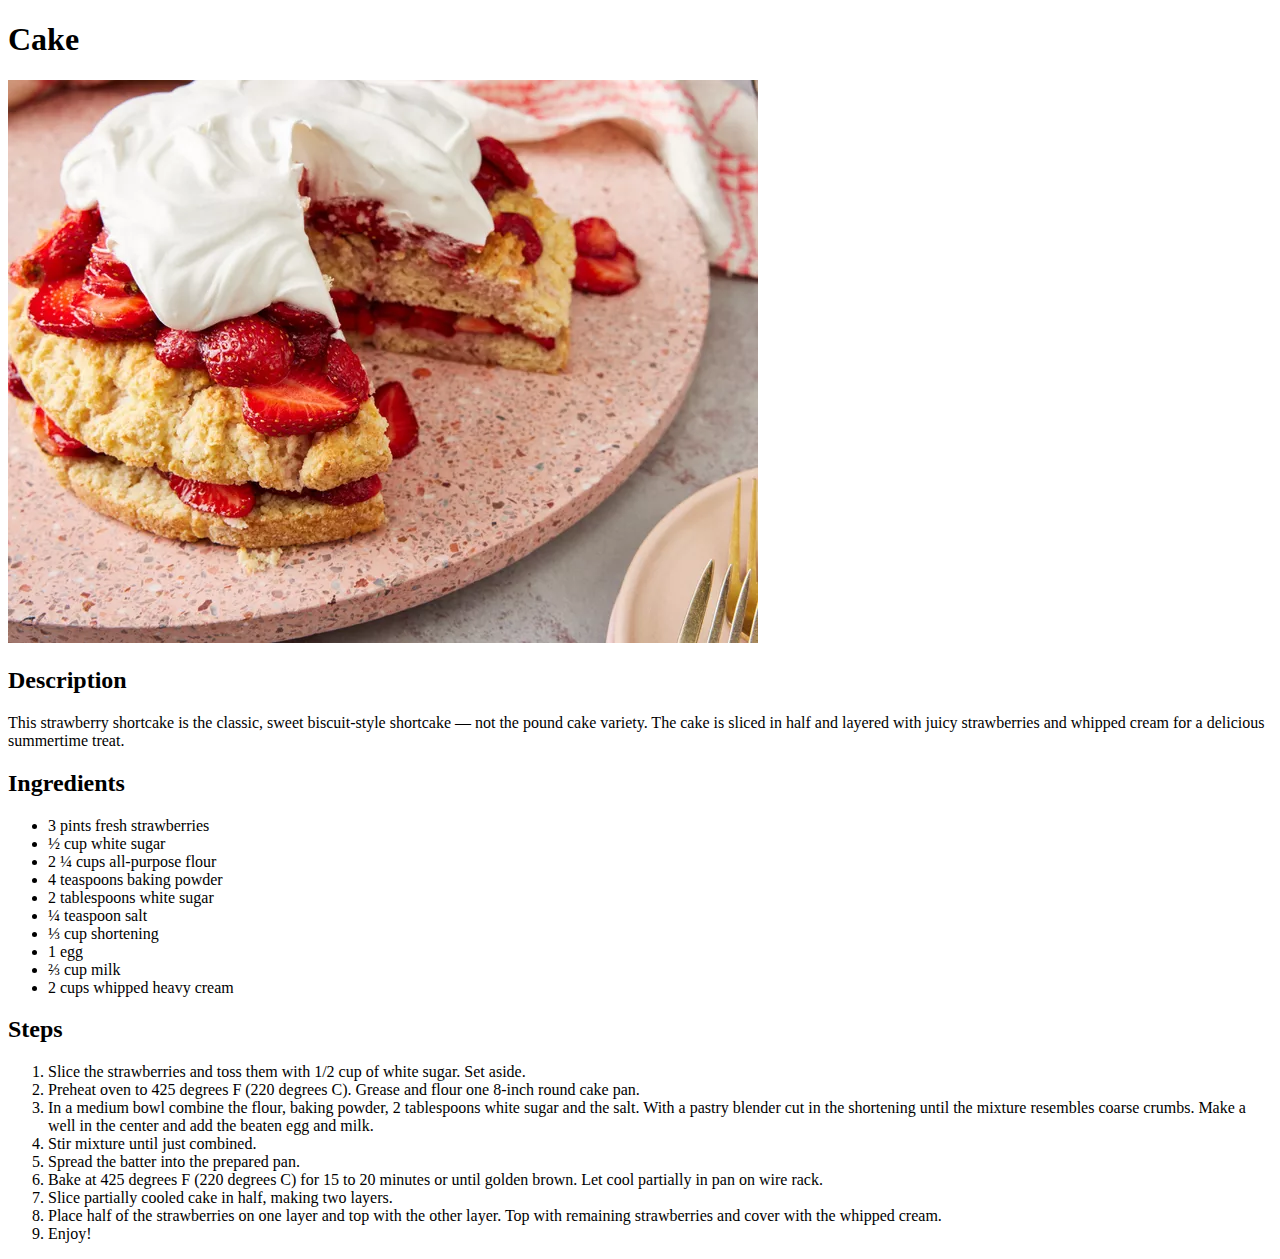
==== recipes/cake.html @ db97a4c2 "initial commit" ====
<!DOCTYPE html>
<html lang="en">
<head>
    <meta charset="UTF-8">
    <meta name="viewport" content="width=device-width, initial-scale=1.0">
    <title>Odin Recipes - Strawberry Shortcake</title>
</head>
<body>
    <h1>Cake</h1>
    <img src="./images/shortcake.png">
    <h2>Description</h2>
    <p>
        This strawberry shortcake is the classic, sweet biscuit-style shortcake — 
        not the pound cake variety. The cake is sliced in half and layered 
        with juicy strawberries and whipped cream for a delicious summertime treat.
    </p>
    <h2>Ingredients</h2>
    <ul>
        <li>3 pints fresh strawberries</li>
        <li>½ cup white sugar</li>
        <li>2 ¼ cups all-purpose flour</li>
        <li>4 teaspoons baking powder</li>
        <li>2 tablespoons white sugar</li>
        <li>¼ teaspoon salt</li>
        <li>⅓ cup shortening</li>
        <li>1 egg</li>
        <li>⅔ cup milk</li>
        <li>2 cups whipped heavy cream</li>
    </ul>
    <h2>Steps</h2>
    <ol>
        <li>Slice the strawberries and toss them with 1/2 cup of white sugar. Set aside.</li>
        <li>Preheat oven to 425 degrees F (220 degrees C). Grease and flour one 
            8-inch round cake pan.</li>
        <li>In a medium bowl combine the flour, baking powder, 2 tablespoons white sugar 
            and the salt. With a pastry blender cut in the shortening until the mixture 
            resembles coarse crumbs. Make a well in the center and add the beaten egg 
            and milk.</li>
        <li>Stir mixture until just combined.</li>
        <li>Spread the batter into the prepared pan.</li>
        <li>Bake at 425 degrees F (220 degrees C) for 15 to 20 minutes or until golden brown. 
            Let cool partially in pan on wire rack.
        </li>
        <li>Slice partially cooled cake in half, making two layers.</li>
        <li>Place half of the strawberries on one layer and top with the other layer. 
            Top with remaining strawberries and cover with the whipped cream.</li>
        <li>Enjoy!</li>
    </ol>
</body>
</html>
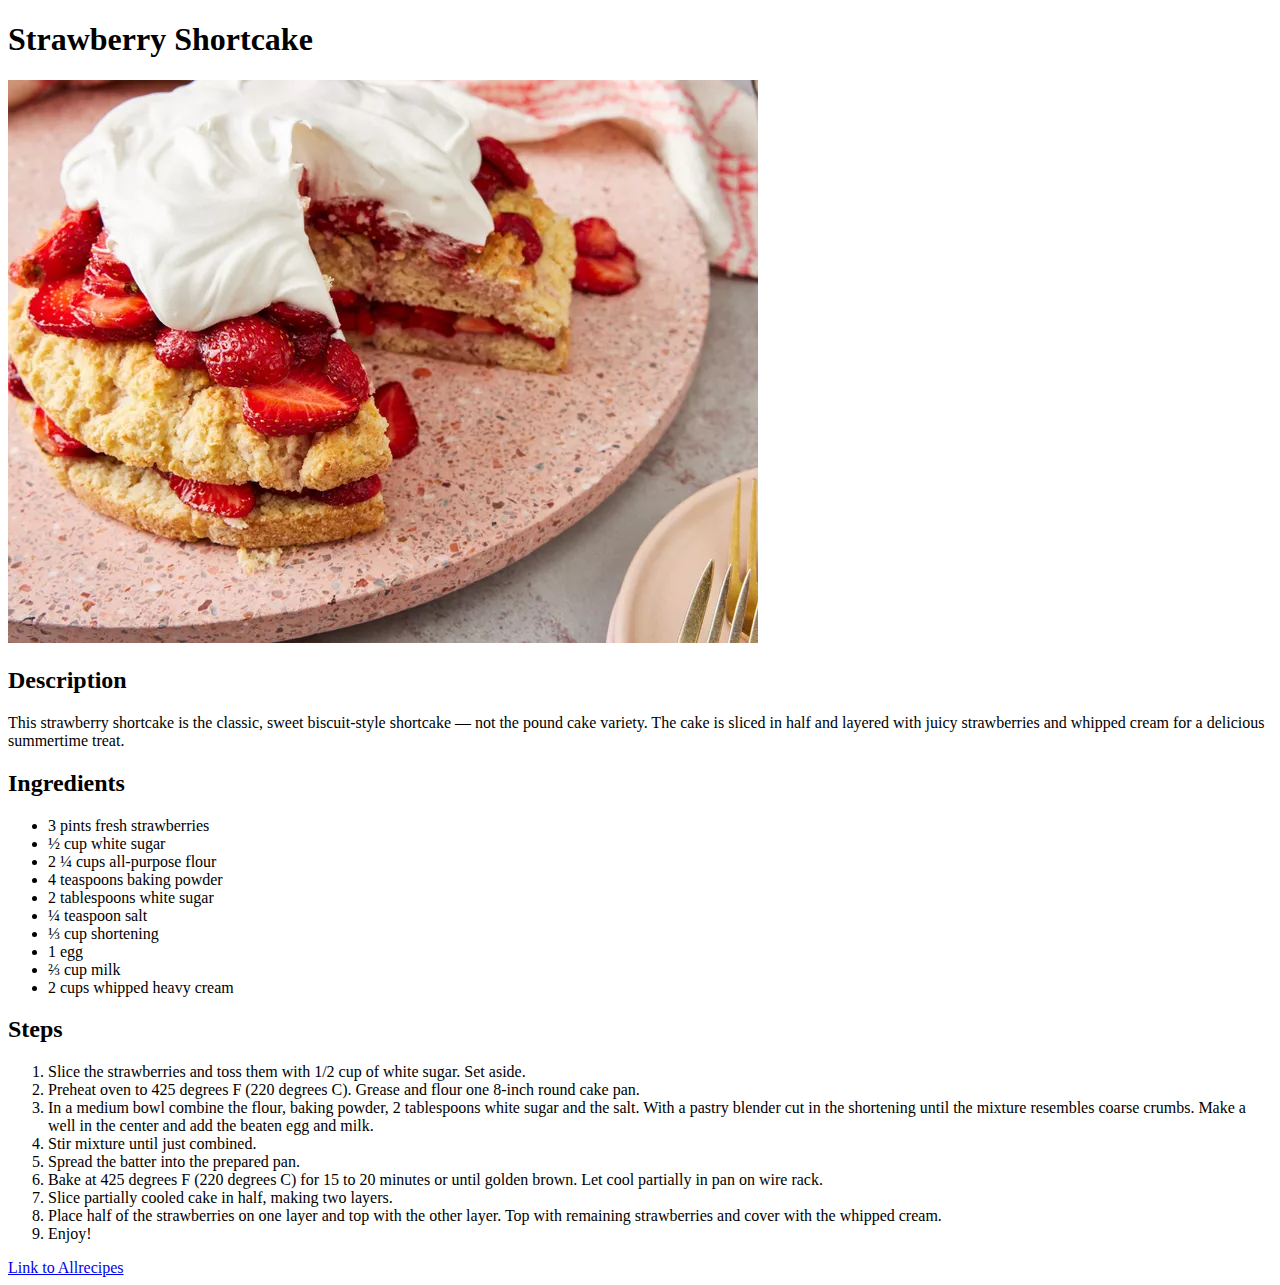
==== commit c59d6c8f: "added 2 recipes" ====
--- a/recipes/cake.html
+++ b/recipes/cake.html
@@ -6,7 +6,7 @@
     <title>Odin Recipes - Strawberry Shortcake</title>
 </head>
 <body>
-    <h1>Cake</h1>
+    <h1>Strawberry Shortcake</h1>
     <img src="./images/shortcake.png">
     <h2>Description</h2>
     <p>
@@ -46,5 +46,6 @@
             Top with remaining strawberries and cover with the whipped cream.</li>
         <li>Enjoy!</li>
     </ol>
+    <a href="https://www.allrecipes.com/recipe/8201/strawberry-shortcake/">Link to Allrecipes</a>
 </body>
 </html>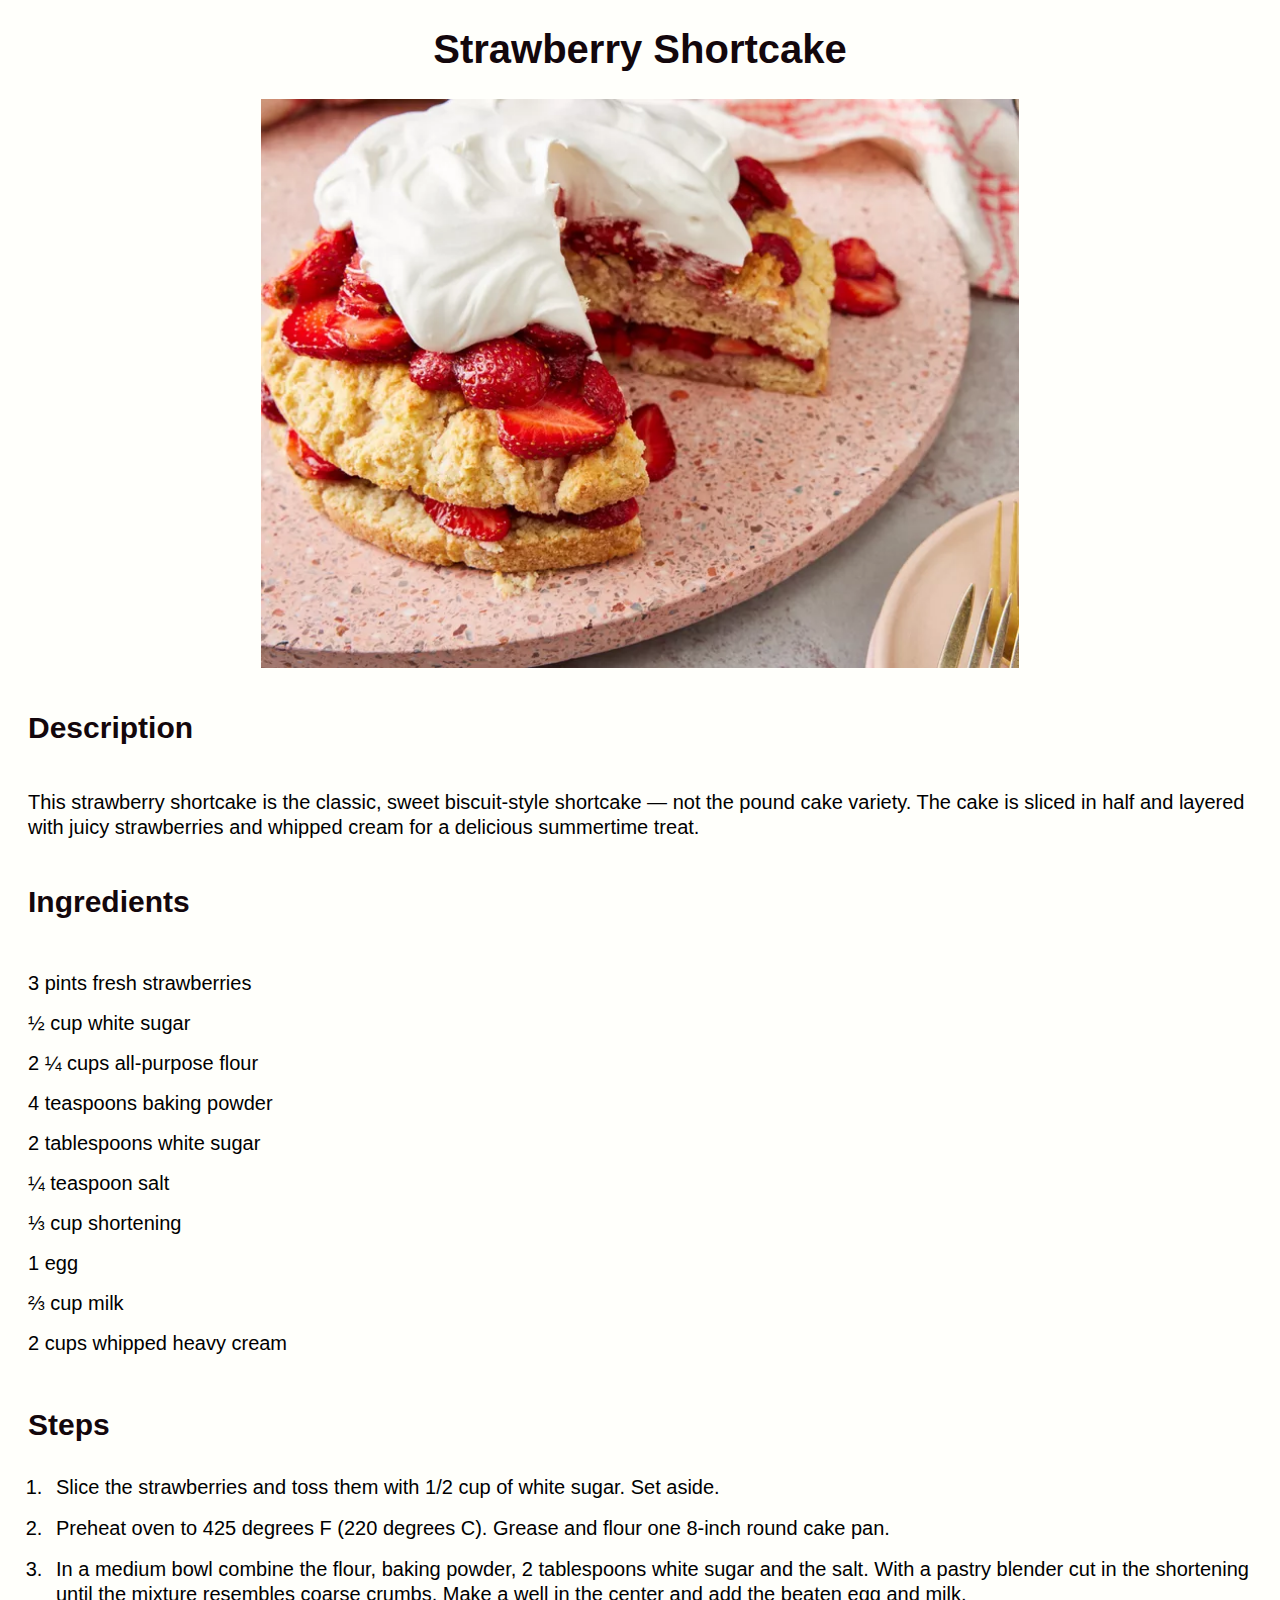
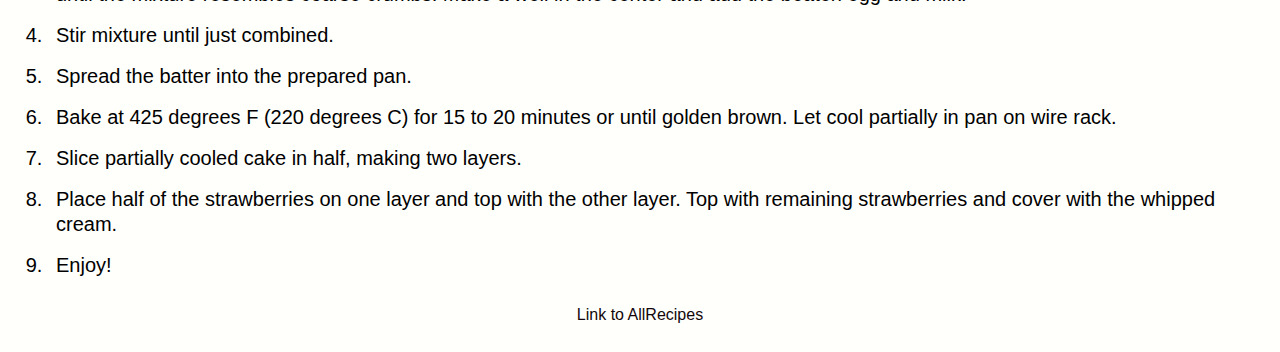
==== commit e7c8d2d3: "added css" ====
--- a/recipes/cake.html
+++ b/recipes/cake.html
@@ -4,10 +4,12 @@
     <meta charset="UTF-8">
     <meta name="viewport" content="width=device-width, initial-scale=1.0">
     <title>Odin Recipes - Strawberry Shortcake</title>
+    <link rel="stylesheet" href="../styles.css">
 </head>
 <body>
     <h1>Strawberry Shortcake</h1>
-    <img src="./images/shortcake.png">
+    <img src="./images/shortcake.png", alt="shortcake">
+    <br>
     <h2>Description</h2>
     <p>
         This strawberry shortcake is the classic, sweet biscuit-style shortcake — 
@@ -46,6 +48,9 @@
             Top with remaining strawberries and cover with the whipped cream.</li>
         <li>Enjoy!</li>
     </ol>
-    <a href="https://www.allrecipes.com/recipe/8201/strawberry-shortcake/">Link to Allrecipes</a>
+    <div class="footer">
+        <a href="https://www.allrecipes.com/recipe/8201/strawberry-shortcake/">Link to AllRecipes</a>
+    </div>
+    
 </body>
 </html>--- a/styles.css
+++ b/styles.css
@@ -0,0 +1,78 @@
+* {
+    background-color: #FFFFFB;
+    font-family:Verdana, Geneva, Tahoma, sans-serif;
+}
+
+a {
+    text-decoration: none;
+}
+
+a:link {
+    color: #13070C;
+}
+
+a:visited {
+    color: #B23A48;
+}
+
+h1 {
+    font-family:Impact, Haettenschweiler, 'Arial Narrow Bold', sans-serif;
+    font-size: 40px;
+    color: #13070C;
+    text-align: center;
+}
+
+h2 {
+    font-family:Impact, Haettenschweiler, 'Arial Narrow Bold', sans-serif;
+    font-size: 30px;
+    color: #13070C;
+    padding-left: 20px;
+}
+
+img {
+    display:block;
+    margin-left: auto;
+    margin-right: auto;
+    width: 60%;
+}
+
+ol {
+    line-height: 25px;
+    font-size: 20px;
+}
+
+ol li {
+    padding:8px;
+}
+
+p {
+    font-size: 20px;
+    padding: 20px;
+    line-height: 25px;
+}
+
+ul {
+    line-height: 40px;
+    padding: 20px;
+    font-size: 20px;
+    list-style: none;
+}
+
+.title-container {
+    padding: 20px;
+}
+
+.title-container img {
+    display: inline;
+    width: 300px;
+    height:auto;
+}
+
+.title-container a {
+    padding: 20px;
+}
+
+.footer {
+    text-align: center;
+    padding-bottom: 20px;
+}